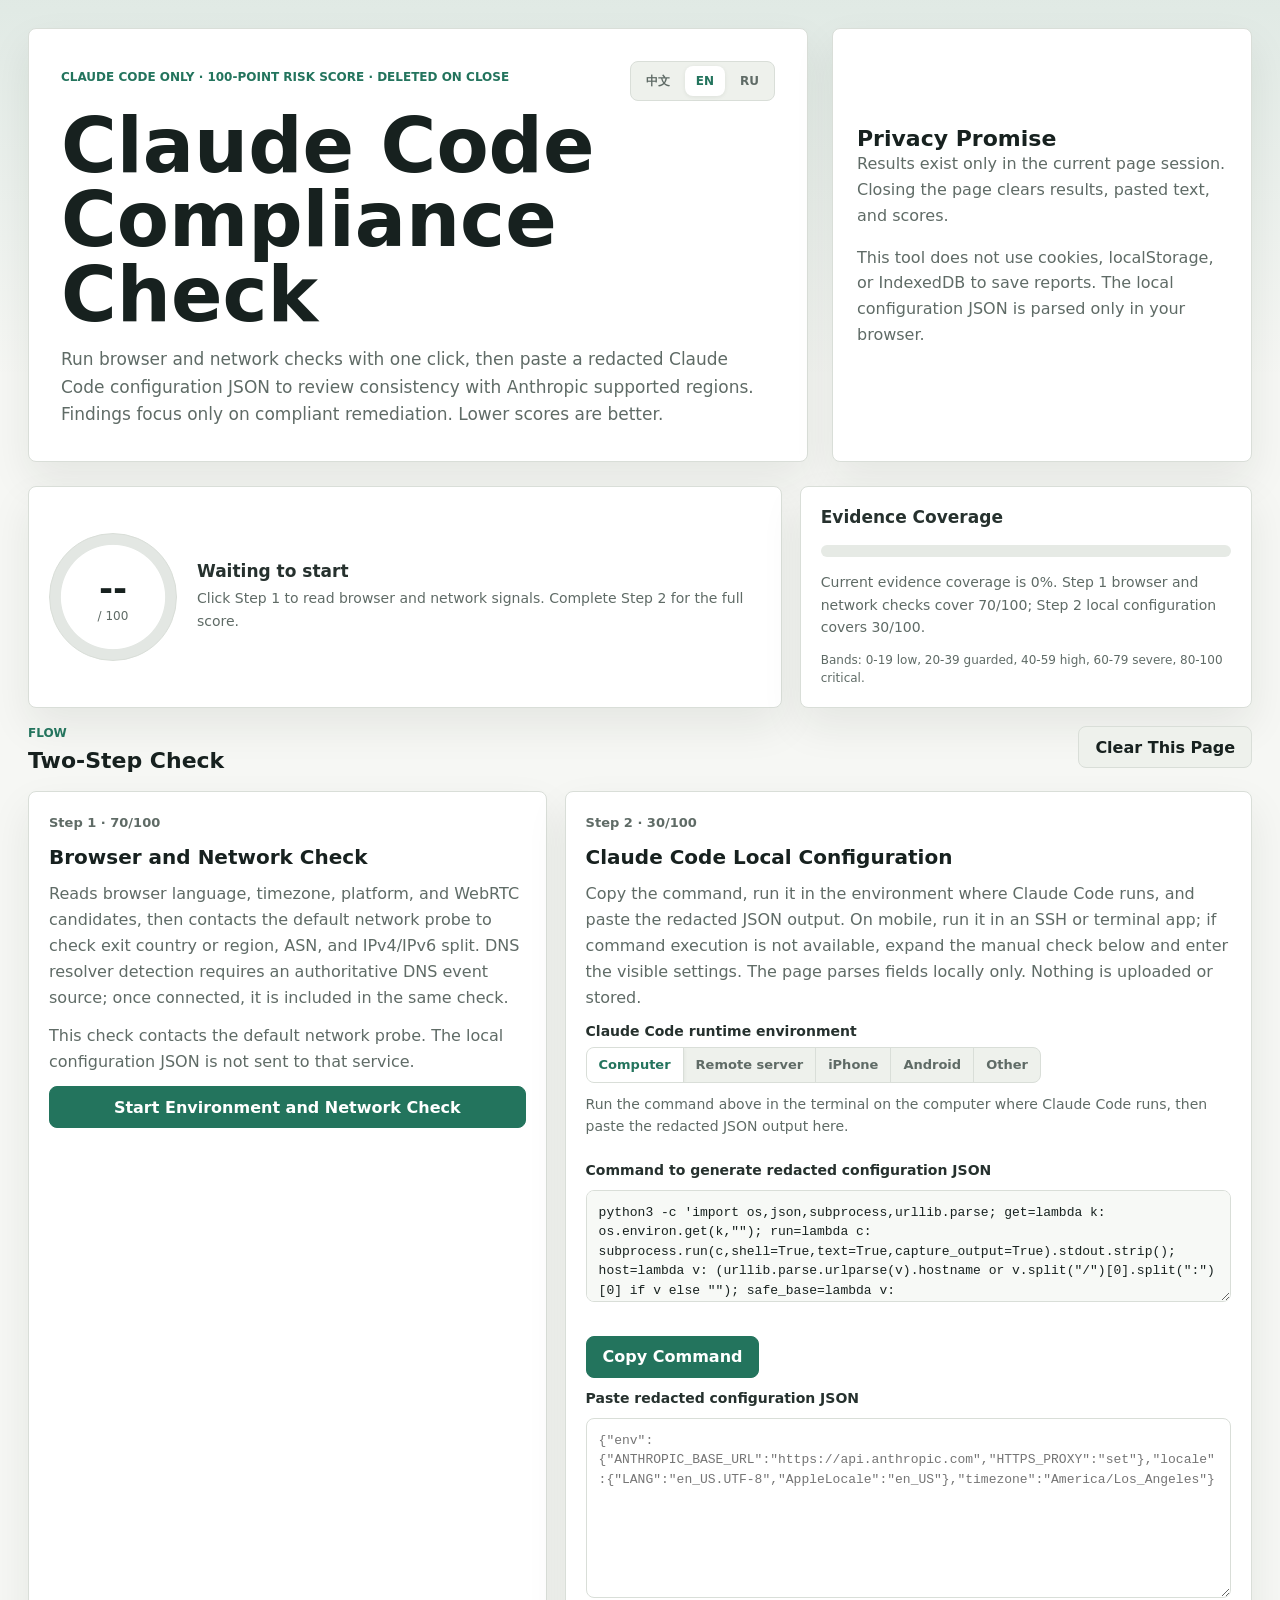
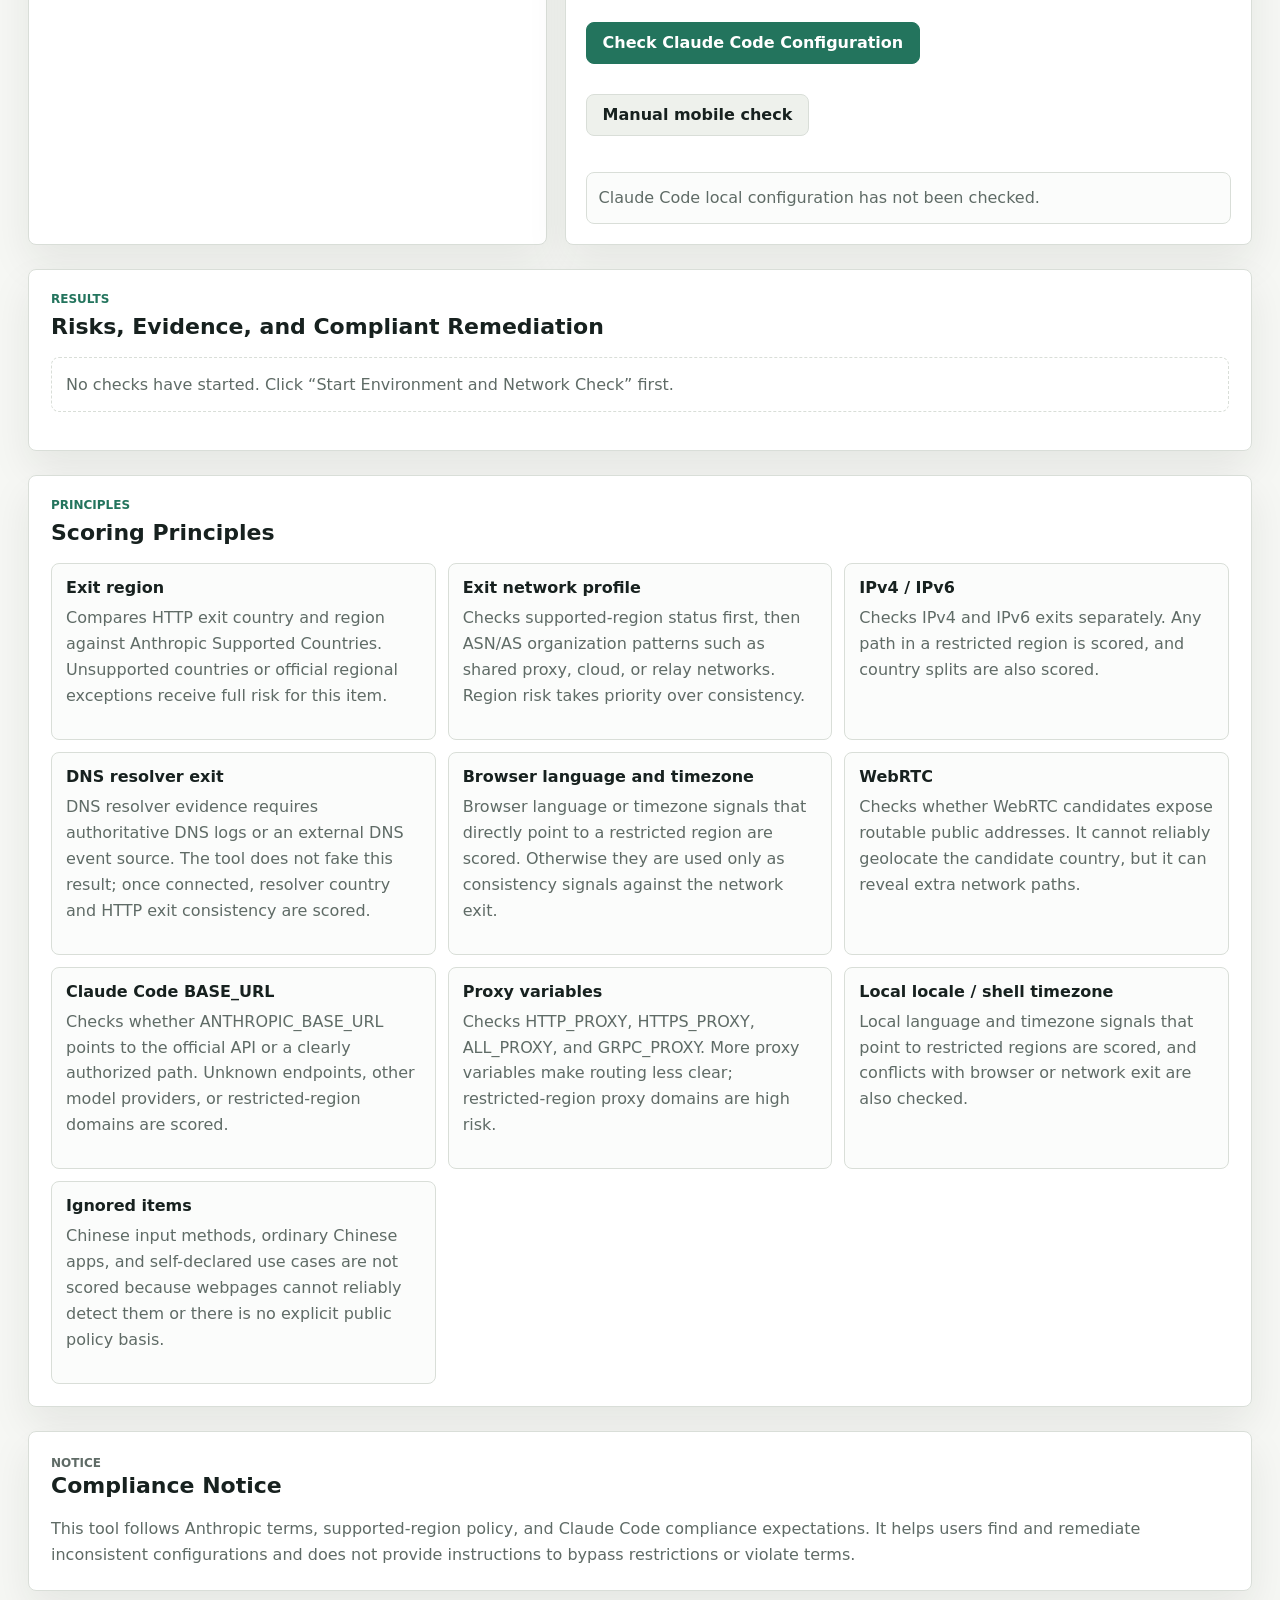
==== index.html @ 0f4fb74f "Initial open source release" ====
<!doctype html>
<html lang="zh-CN">
  <head>
    <meta charset="utf-8">
    <meta name="viewport" content="width=device-width, initial-scale=1">
    <title>Claude Code Compliance Check</title>
    <link rel="stylesheet" href="./styles.css">
  </head>
  <body>
    <main class="app-shell">
      <section class="hero" aria-labelledby="page-title">
        <div>
          <div class="top-row">
            <p class="eyebrow" data-i18n="heroEyebrow">Claude Code 专用 · 百分制风险分 · 关闭即删除</p>
            <div class="language-switcher" aria-label="Language">
              <button type="button" class="language-button active" data-language="zh">中文</button>
              <button type="button" class="language-button" data-language="en">EN</button>
              <button type="button" class="language-button" data-language="ru">RU</button>
            </div>
          </div>
          <h1 id="page-title" data-i18n="pageTitle">Claude Code 合规自查</h1>
          <p class="lede" data-i18n="heroLede">
            一次点击完成浏览器与网络出口检测，再粘贴 Claude Code 脱敏配置 JSON，检查与 Anthropic 支持地区政策的一致性。风险分越低越好。
          </p>
        </div>
        <div class="privacy-panel">
          <h2 data-i18n="privacyTitle">隐私承诺</h2>
          <p data-i18n="privacyCopy1">检测结果只存在当前页面会话中。关闭页面后，检测结果、粘贴内容和评分都会消失。</p>
          <p data-i18n="privacyCopy2">本工具不使用 cookie、localStorage 或 IndexedDB 保存报告；本机配置 JSON 只在浏览器本地解析。</p>
        </div>
      </section>

      <section class="score-grid" aria-label="风险分">
        <article class="score-card primary-score">
          <div class="score-ring" id="risk-score-ring">
            <strong id="risk-score">--</strong>
            <span>/ 100</span>
          </div>
          <div>
            <p class="score-title" id="risk-stage">等待开始检测</p>
            <p class="score-copy" id="risk-score-copy">点击步骤 1 后才会读取浏览器和网络环境。</p>
          </div>
        </article>
        <article class="coverage-card">
          <p class="score-title" data-i18n="coverageTitle">证据覆盖</p>
          <div class="coverage-bar" aria-hidden="true"><span id="coverage-fill"></span></div>
          <p class="score-copy" id="coverage-copy">步骤 1 覆盖 70/100，步骤 2 覆盖 30/100。</p>
          <p class="risk-band-copy" data-i18n="riskBandCopy">分段：0-19 低风险，20-39 注意风险，40-59 高风险，60-79 严重风险，80-100 极高风险。</p>
        </article>
      </section>

      <section class="workflow" aria-labelledby="workflow-title">
        <div class="section-heading">
          <div>
            <p class="section-kicker" data-i18n="workflowKicker">流程</p>
            <h2 id="workflow-title" data-i18n="workflowTitle">两步完成检测</h2>
          </div>
          <button type="button" class="secondary-button" id="clear-session" data-i18n="clearSession">清空本页结果</button>
        </div>
        <div class="workflow-grid">
          <article class="step-card">
            <p class="step-number" data-i18n="step1Number">步骤 1 · 70/100</p>
            <h3 data-i18n="step1Title">浏览器与网络检测</h3>
            <p data-i18n="step1Copy">点击后读取当前浏览器的语言、时区、平台信息和 WebRTC 候选地址，并连接默认网络检测服务检查出口国家或地区、ASN、IPv4/IPv6 分流。DNS 解析出口需要权威 DNS 事件源，接入后会自动纳入同一次检测。</p>
            <p class="helper-text" id="network-service-note">检测时会向默认网络检测服务发起请求；本机配置 JSON 不会发送到该服务。</p>
            <button type="button" id="run-web-probes" data-i18n="runWebProbes">开始环境与网络检测</button>
          </article>

          <article class="step-card config-step">
            <p class="step-number" data-i18n="step2Number">步骤 2 · 30/100</p>
            <h3 data-i18n="step2Title">Claude Code 本机配置核对</h3>
            <p data-i18n="step2Copy">复制命令到 Claude Code 所在环境运行，把输出的脱敏 JSON 粘贴回来。手机端可在 SSH/终端应用中运行；无法运行命令时，可展开下方手动核对并填写可见配置。页面只本地解析，不上传、不保存。</p>
            <div class="device-selector" aria-label="Claude Code 运行环境">
              <span class="device-label" data-i18n="deviceLabel">Claude Code 运行环境</span>
              <div class="segmented-control">
                <button type="button" class="segment-button active" data-device="computer" data-i18n="deviceComputer">电脑</button>
                <button type="button" class="segment-button" data-device="remote-server" data-i18n="deviceRemoteServer">远程服务器</button>
                <button type="button" class="segment-button" data-device="iphone" data-i18n="deviceIphone">iPhone</button>
                <button type="button" class="segment-button" data-device="android" data-i18n="deviceAndroid">安卓</button>
                <button type="button" class="segment-button" data-device="other" data-i18n="deviceOther">其他</button>
              </div>
              <p class="device-guide" id="device-guide">在 Claude Code 所在的电脑终端中运行上方命令，把输出的脱敏 JSON 粘贴回来即可。</p>
            </div>
            <label class="field-label" for="diagnostic-command" data-i18n="commandLabel">生成脱敏配置 JSON 的命令</label>
            <textarea id="diagnostic-command" class="command-box" readonly spellcheck="false">python3 -c 'import os,json,subprocess,urllib.parse; get=lambda k: os.environ.get(k,""); run=lambda c: subprocess.run(c,shell=True,text=True,capture_output=True).stdout.strip(); host=lambda v: (urllib.parse.urlparse(v).hostname or v.split("/")[0].split(":")[0] if v else ""); safe_base=lambda v: (urllib.parse.urlparse(v).scheme+"://"+host(v) if urllib.parse.urlparse(v).scheme and host(v) else v); env={"ANTHROPIC_BASE_URL":safe_base(get("ANTHROPIC_BASE_URL")),"HTTP_PROXY":host(get("HTTP_PROXY")),"HTTPS_PROXY":host(get("HTTPS_PROXY")),"ALL_PROXY":host(get("ALL_PROXY")),"GRPC_PROXY":host(get("GRPC_PROXY"))}; loc={"LANG":get("LANG"),"LC_ALL":get("LC_ALL"),"AppleLocale":run("defaults read -g AppleLocale 2>/dev/null")}; tz=run("readlink /etc/localtime 2>/dev/null").split("zoneinfo/")[-1]; print(json.dumps({"env":env,"locale":loc,"timezone":tz},ensure_ascii=False))'</textarea>
            <div class="button-row">
              <button type="button" id="copy-diagnostic-command" data-i18n="copyCommand">复制命令</button>
            </div>
            <label class="field-label" for="diagnostic-input" data-i18n="diagnosticInputLabel">粘贴脱敏配置 JSON</label>
            <textarea id="diagnostic-input" spellcheck="false" data-i18n-placeholder="diagnosticPlaceholder" placeholder='{"env":{"ANTHROPIC_BASE_URL":"https://api.anthropic.com","HTTPS_PROXY":"set"},"locale":{"LANG":"en_US.UTF-8","AppleLocale":"en_US"},"timezone":"America/Los_Angeles"}'></textarea>
            <div class="button-row">
              <button type="button" id="parse-diagnostic" data-i18n="parseDiagnostic">核对 Claude Code 配置</button>
            </div>
            <details class="manual-panel" id="mobile-manual-panel">
              <summary data-i18n="manualSummary">手机端手动核对</summary>
              <p class="helper-text" data-i18n="manualCopy">如果你在手机终端、SSH 应用或远程控制环境中使用 Claude Code，可以直接运行上方命令；如果当前手机无法运行命令，就把能看到的 BASE_URL、代理、Locale、时区填入这里，页面会生成同样的脱敏 JSON 并本地评分。</p>
              <div class="manual-grid">
                <label class="field-label" for="manual-base-url">
                  <span data-i18n="manualBaseUrl">ANTHROPIC_BASE_URL 主机</span>
                  <input id="manual-base-url" type="text" autocomplete="off" placeholder="api.anthropic.com">
                </label>
                <label class="field-label" for="manual-proxy">
                  <span data-i18n="manualProxy">代理主机或 set</span>
                  <input id="manual-proxy" type="text" autocomplete="off" placeholder="set">
                </label>
                <label class="field-label" for="manual-locale">
                  <span data-i18n="manualLocale">Locale</span>
                  <input id="manual-locale" type="text" autocomplete="off" placeholder="en_US.UTF-8">
                </label>
                <label class="field-label" for="manual-timezone">
                  <span data-i18n="manualTimezone">Shell 时区</span>
                  <input id="manual-timezone" type="text" autocomplete="off" placeholder="America/Los_Angeles">
                </label>
              </div>
              <div class="button-row">
                <button type="button" id="build-manual-diagnostic" data-i18n="manualBuild">生成并核对手动配置</button>
              </div>
              <details class="manual-field-help">
                <summary data-i18n="manualFieldHelpTitle">手动字段帮助</summary>
                <p class="helper-text" data-i18n="manualFieldHelpIntro">如果你无法在 Claude Code 所在环境运行命令，可以按以下方式查看这些值：</p>
                <table class="help-table">
                  <tr><th data-i18n="helpTableField">字段</th><th data-i18n="helpTableHowToCheck">查看方式</th><th data-i18n="helpTableNote">说明</th></tr>
                  <tr><td>ANTHROPIC_BASE_URL</td><td><code>echo $ANTHROPIC_BASE_URL</code></td><td data-i18n="manualFieldHelpBaseUrl">在终端执行 echo $ANTHROPIC_BASE_URL。如果为空表示未设置，Claude Code 使用默认官方 API。</td></tr>
                  <tr><td data-i18n="manualProxy">代理变量</td><td><code>env | grep -i proxy</code></td><td data-i18n="manualFieldHelpProxy">在终端执行 env | grep -i proxy。你只需要填写主机名或 set，不要粘贴账号密码。常见变量：HTTP_PROXY、HTTPS_PROXY、ALL_PROXY。</td></tr>
                  <tr><td>Locale</td><td><code>echo $LANG && echo $LC_ALL</code></td><td data-i18n="manualFieldHelpLocale">在终端执行 echo $LANG && echo $LC_ALL。macOS 上可用 defaults read -g AppleLocale。例如 en_US.UTF-8。</td></tr>
                  <tr><td data-i18n="manualTimezone">Shell 时区</td><td><code>echo $TZ</code></td><td data-i18n="manualFieldHelpTimezone">在终端执行 echo $TZ。如果为空，用 date +%Z 查看当前时区缩写，或检查系统时区设置。例如 America/Los_Angeles。</td></tr>
                </table>
                <p class="help-warning" data-i18n="manualFieldHelpWarning">安全提醒：不要在任何字段中输入 API key、token、密码、SSH 私钥或代理凭据。本页面只做合规一致性检查。</p>
              </details>
            </details>
            <div class="diagnostic-summary" id="diagnostic-summary">尚未核对 Claude Code 本机配置。</div>
          </article>
        </div>
      </section>

      <section class="layout-grid">
        <section class="panel wide-panel" aria-labelledby="results-title">
          <div class="section-heading">
            <div>
              <p class="section-kicker" data-i18n="resultKicker">结果</p>
              <h2 id="results-title" data-i18n="resultsTitle">风险项、证据与合规化建议</h2>
            </div>
          </div>
          <div class="findings-list" id="findings-list"></div>
        </section>

        <section class="panel wide-panel" aria-labelledby="basis-title">
          <div class="section-heading">
            <div>
              <p class="section-kicker" data-i18n="basisKicker">原理</p>
              <h2 id="basis-title" data-i18n="basisTitle">评分原理</h2>
            </div>
          </div>
          <div class="basis-grid">
            <article>
              <h3 data-i18n="principleRegionTitle">出口地区</h3>
              <p data-i18n="principleRegionCopy">用 HTTP 出口国家、地区和 Anthropic Supported Countries allowlist 对比。不在清单或属于官方排除区域时直接满分扣分。</p>
            </article>
            <article>
              <h3 data-i18n="principleNetworkTitle">出口网络画像</h3>
              <p data-i18n="principleNetworkCopy">先看出口国家是否支持，再看 ASN/AS 组织是否像共享代理、云厂商或中转网络。地区不支持优先于一致性。</p>
            </article>
            <article>
              <h3 data-i18n="principleIpTitle">IPv4 / IPv6</h3>
              <p data-i18n="principleIpCopy">分别检查 IPv4 与 IPv6 出口。任一路径落在限制地区都扣分；两条路径国家不一致也扣分。</p>
            </article>
            <article>
              <h3 data-i18n="principleDnsTitle">DNS 解析出口</h3>
              <p data-i18n="principleDnsCopy">DNS resolver 需要 authoritative DNS 日志或外部 DNS 事件源。未接入时不伪造结果；接入后按 resolver 国家与 HTTP 出口一致性评分。</p>
            </article>
            <article>
              <h3 data-i18n="principleBrowserTitle">浏览器语言与时区</h3>
              <p data-i18n="principleBrowserCopy">浏览器语言或时区如果直接指向限制地区会扣分；否则才作为与网络出口的一致性辅助信号。</p>
            </article>
            <article>
              <h3 data-i18n="principleWebRtcTitle">WebRTC</h3>
              <p data-i18n="principleWebRtcCopy">检查 WebRTC candidate 是否暴露可路由公网地址。它本身不能稳定判断国家，但可发现额外网络路径。</p>
            </article>
            <article>
              <h3 data-i18n="principleBaseUrlTitle">Claude Code BASE_URL</h3>
              <p data-i18n="principleBaseUrlCopy">检查 ANTHROPIC_BASE_URL 是否指向官方 API 或明确授权路径。不明端点、其他模型供应商或限制地区相关域名会扣分。</p>
            </article>
            <article>
              <h3 data-i18n="principleProxyTitle">代理变量</h3>
              <p data-i18n="principleProxyCopy">检查 HTTP_PROXY、HTTPS_PROXY、ALL_PROXY、GRPC_PROXY。代理越多路径越不清晰；限制地区相关代理直接高风险。</p>
            </article>
            <article>
              <h3 data-i18n="principleLocaleTitle">本机 Locale / shell 时区</h3>
              <p data-i18n="principleLocaleCopy">本机语言和时区如果指向限制地区会扣分；同时检查它们是否与浏览器和网络出口冲突。</p>
            </article>
            <article>
              <h3 data-i18n="principleIgnoredTitle">不评分项</h3>
              <p data-i18n="principleIgnoredCopy">中文输入法、普通中文软件、用途自报等网页无法可靠检测或缺乏明确公开条款依据，不进入评分。</p>
            </article>
          </div>
        </section>

        <section class="panel wide-panel disclaimer-panel" aria-labelledby="disclaimer-title">
          <div class="section-heading">
            <div>
              <p class="section-kicker" data-i18n="disclaimerKicker">声明</p>
              <h2 id="disclaimer-title" data-i18n="disclaimerTitle">合规使用声明</h2>
            </div>
          </div>
          <p data-i18n="disclaimerCopy">本工具严格遵守 Anthropic 使用条款、支持地区政策与 Claude Code 合规使用规范，致力于帮助用户发现并整改不一致配置，促进合规化使用；不提供规避限制、绕过检测或违反服务条款的操作建议。</p>
        </section>
      </section>
    </main>

    <script src="./app.js"></script>
  </body>
</html>
---- styles.css ----
:root {
  color-scheme: light;
  --bg: #f6f7f4;
  --surface: #ffffff;
  --surface-muted: #eef1ec;
  --text: #17211f;
  --muted: #5f6b66;
  --line: #d9ded8;
  --green: #23745d;
  --green-soft: #dff0e9;
  --yellow: #a86e13;
  --yellow-soft: #fff3cf;
  --orange: #c24f13;
  --orange-soft: #ffe7d6;
  --red: #b42318;
  --red-soft: #fde7e4;
  --crimson: #7f1d1d;
  --crimson-soft: #fee2e2;
  --ink: #26312e;
  --shadow: 0 18px 42px rgba(23, 33, 31, 0.08);
  font-family: Inter, ui-sans-serif, system-ui, -apple-system, BlinkMacSystemFont, "Segoe UI", sans-serif;
}

* {
  box-sizing: border-box;
}

body {
  margin: 0;
  min-width: 320px;
  background:
    linear-gradient(180deg, rgba(35, 116, 93, 0.1), rgba(246, 247, 244, 0) 380px),
    var(--bg);
  color: var(--text);
}

button,
input,
textarea {
  font: inherit;
}

.app-shell {
  width: min(1440px, 100%);
  margin: 0 auto;
  padding: 28px;
}

.hero {
  display: grid;
  grid-template-columns: minmax(0, 1fr) 420px;
  gap: 24px;
  align-items: stretch;
  margin-bottom: 24px;
}

.hero > div,
.score-card,
.coverage-card,
.step-card,
.panel {
  background: var(--surface);
  border: 1px solid var(--line);
  border-radius: 8px;
  box-shadow: var(--shadow);
}

.hero > div:first-child {
  min-height: 240px;
  padding: 32px;
  display: flex;
  flex-direction: column;
  justify-content: center;
}

.privacy-panel {
  padding: 24px;
  display: flex;
  flex-direction: column;
  justify-content: center;
}

.top-row {
  display: flex;
  justify-content: space-between;
  gap: 16px;
  align-items: center;
  margin-bottom: 8px;
}

.language-switcher {
  display: inline-flex;
  gap: 4px;
  padding: 4px;
  border: 1px solid var(--line);
  border-radius: 8px;
  background: var(--surface-muted);
}

.language-button {
  min-height: 30px;
  padding: 0 10px;
  border-color: transparent;
  background: transparent;
  color: var(--muted);
  font-size: 12px;
}

.language-button.active {
  background: var(--surface);
  color: var(--green);
  box-shadow: 0 1px 4px rgba(23, 33, 31, 0.08);
}

.eyebrow,
.section-kicker {
  margin: 0 0 8px;
  color: var(--green);
  font-size: 12px;
  font-weight: 850;
  letter-spacing: 0;
  text-transform: uppercase;
}

h1,
h2,
h3,
p {
  margin-top: 0;
}

h1 {
  max-width: 840px;
  margin-bottom: 14px;
  font-size: clamp(38px, 7vw, 76px);
  line-height: 0.98;
  letter-spacing: 0;
}

h2 {
  margin-bottom: 0;
  font-size: 22px;
  letter-spacing: 0;
}

h3 {
  margin-bottom: 8px;
  font-size: 16px;
  letter-spacing: 0;
}

.lede,
.privacy-panel p,
.helper-text,
.score-copy,
.basis-grid p,
.probe-copy,
.finding-copy {
  color: var(--muted);
  line-height: 1.62;
}

.lede {
  max-width: 860px;
  margin-bottom: 0;
  font-size: 17px;
}

.score-grid {
  display: grid;
  grid-template-columns: minmax(0, 1.25fr) minmax(260px, 0.75fr);
  gap: 18px;
  margin-bottom: 18px;
}

.score-card,
.coverage-card {
  min-height: 156px;
  padding: 20px;
}

.score-card {
  display: grid;
  grid-template-columns: 112px minmax(0, 1fr);
  gap: 16px;
  align-items: center;
}

.primary-score {
  grid-template-columns: 132px minmax(0, 1fr);
}

.primary-score .score-ring {
  width: 128px;
}

.score-ring {
  width: 110px;
  aspect-ratio: 1;
  border-radius: 50%;
  display: flex;
  flex-direction: column;
  align-items: center;
  justify-content: center;
  border: 1px solid var(--line);
  background:
    radial-gradient(circle at center, var(--surface) 58%, transparent 59%),
    conic-gradient(var(--green) var(--score-angle, 0deg), #e3e7e3 0);
}

.score-ring.warn {
  background:
    radial-gradient(circle at center, var(--surface) 58%, transparent 59%),
    conic-gradient(var(--yellow) var(--score-angle, 0deg), #e3e7e3 0);
}

.score-ring.high {
  background:
    radial-gradient(circle at center, var(--surface) 58%, transparent 59%),
    conic-gradient(var(--orange) var(--score-angle, 0deg), #e3e7e3 0);
}

.score-ring.danger {
  background:
    radial-gradient(circle at center, var(--surface) 58%, transparent 59%),
    conic-gradient(var(--red) var(--score-angle, 0deg), #e3e7e3 0);
}

.score-ring.critical {
  background:
    radial-gradient(circle at center, var(--surface) 58%, transparent 59%),
    conic-gradient(var(--crimson) var(--score-angle, 0deg), #e3e7e3 0);
}

.score-ring.muted {
  background:
    radial-gradient(circle at center, var(--surface) 58%, transparent 59%),
    conic-gradient(#a8b0aa var(--score-angle, 0deg), #e3e7e3 0);
}

.score-ring strong {
  font-size: 34px;
  line-height: 1;
}

.score-ring span {
  margin-top: 4px;
  color: var(--muted);
  font-size: 12px;
}

.score-title {
  margin-bottom: 6px;
  color: var(--ink);
  font-size: 17px;
  font-weight: 850;
}

.score-copy {
  margin-bottom: 0;
  font-size: 14px;
}

.risk-band-copy {
  margin: 12px 0 0;
  color: var(--muted);
  font-size: 12px;
  line-height: 1.5;
}

.coverage-bar {
  height: 12px;
  margin: 18px 0 14px;
  border-radius: 999px;
  background: #e6eae5;
  overflow: hidden;
}

.coverage-bar span {
  display: block;
  width: 0;
  height: 100%;
  border-radius: inherit;
  background: var(--green);
  transition: width 180ms ease;
}

.workflow {
  margin-bottom: 24px;
}

.workflow-grid {
  display: grid;
  grid-template-columns: minmax(0, 0.86fr) minmax(0, 1.14fr);
  gap: 18px;
}

.step-card {
  display: grid;
  gap: 12px;
  align-content: start;
  padding: 20px;
}

.step-card h3 {
  margin-bottom: 0;
  font-size: 20px;
}

.step-card p {
  margin-bottom: 0;
  color: var(--muted);
  line-height: 1.62;
}

.step-number {
  color: var(--green);
  font-size: 13px;
  font-weight: 850;
}

.config-step {
  grid-column: auto;
}

.endpoint-field {
  display: grid;
  gap: 7px;
}

.endpoint-field span,
.field-label,
label span {
  color: var(--ink);
  font-size: 14px;
  font-weight: 760;
}

input,
textarea {
  width: 100%;
  border: 1px solid var(--line);
  border-radius: 8px;
  background: var(--surface);
  color: var(--text);
}

input {
  min-height: 42px;
  padding: 0 12px;
}

textarea {
  min-height: 180px;
  padding: 12px;
  resize: vertical;
  font-family: ui-monospace, SFMono-Regular, Menlo, Consolas, monospace;
  font-size: 13px;
  line-height: 1.5;
}

.command-box {
  min-height: 112px;
  margin-bottom: 10px;
  background: #f7f9f6;
}

input:focus,
textarea:focus {
  border-color: var(--green);
  outline: 3px solid rgba(35, 116, 93, 0.15);
}

button,
summary {
  min-height: 42px;
  padding: 0 16px;
  border: 1px solid var(--green);
  border-radius: 8px;
  background: var(--green);
  color: #ffffff;
  font-weight: 780;
  cursor: pointer;
}

summary {
  display: flex;
  align-items: center;
  width: fit-content;
  background: var(--surface-muted);
  border-color: var(--line);
  color: var(--text);
  list-style: none;
}

summary::-webkit-details-marker {
  display: none;
}

.secondary-button {
  border-color: var(--line);
  background: var(--surface-muted);
  color: var(--text);
}

.button-row {
  display: flex;
  flex-wrap: wrap;
  gap: 10px;
  margin-top: 12px;
}

.manual-panel {
  margin-top: 14px;
  padding-top: 4px;
}

.manual-panel summary {
  margin-bottom: 12px;
}

.manual-grid {
  display: grid;
  grid-template-columns: repeat(2, minmax(0, 1fr));
  gap: 12px;
}

.manual-grid label {
  display: grid;
  gap: 7px;
}

.device-selector {
  margin-bottom: 12px;
}

.device-label {
  display: block;
  margin-bottom: 8px;
  color: var(--ink);
  font-size: 14px;
  font-weight: 760;
}

.segmented-control {
  display: inline-flex;
  gap: 0;
  border: 1px solid var(--line);
  border-radius: 8px;
  background: var(--surface-muted);
  overflow: hidden;
}

.segment-button {
  min-height: 34px;
  padding: 0 12px;
  border: none;
  border-right: 1px solid var(--line);
  border-radius: 0;
  background: transparent;
  color: var(--muted);
  font-size: 13px;
  font-weight: 640;
  white-space: nowrap;
}

.segment-button:last-child {
  border-right: none;
}

.segment-button.active {
  background: var(--surface);
  color: var(--green);
  font-weight: 780;
  box-shadow: 0 1px 4px rgba(23, 33, 31, 0.08);
}

.device-guide {
  margin: 10px 0 0;
  color: var(--muted);
  font-size: 14px;
  line-height: 1.55;
}

.manual-field-help {
  margin-top: 14px;
  padding-top: 8px;
  border-top: 1px solid var(--line);
}

.manual-field-help summary {
  margin-bottom: 12px;
}

.help-table {
  width: 100%;
  margin: 10px 0 0;
  border-collapse: collapse;
  font-size: 13px;
  line-height: 1.5;
  color: var(--muted);
}

.help-table th,
.help-table td {
  padding: 8px 6px;
  border: 1px solid var(--line);
  text-align: left;
  vertical-align: top;
}

.help-table th {
  background: var(--surface-muted);
  color: var(--ink);
  font-weight: 760;
  font-size: 12px;
}

.help-table td:first-child,
.help-table td:nth-child(2) {
  white-space: nowrap;
}

.help-warning {
  margin: 10px 0 0;
  padding: 10px;
  border: 1px solid var(--yellow);
  border-radius: 6px;
  background: var(--yellow-soft);
  color: var(--yellow);
  font-size: 13px;
  line-height: 1.5;
  font-weight: 640;
}

@media (max-width: 720px) {
  .segmented-control {
    display: flex;
    flex-wrap: wrap;
    gap: 2px;
  }

  .segment-button {
    flex: 1 0 auto;
    min-width: 0;
    padding: 0 8px;
    font-size: 12px;
    border-right: none;
    border-radius: 6px;
  }

  .help-table td:first-child,
  .help-table td:nth-child(2) {
    white-space: normal;
    word-break: break-all;
  }

  .help-table {
    font-size: 12px;
  }
}

.layout-grid {
  display: grid;
  grid-template-columns: minmax(0, 1fr) minmax(360px, 0.72fr);
  gap: 24px;
  align-items: start;
}

.panel {
  padding: 22px;
}

.wide-panel {
  grid-column: 1 / -1;
}

.section-heading {
  display: flex;
  justify-content: space-between;
  gap: 16px;
  align-items: start;
  margin-bottom: 18px;
}

.findings-list,
.probe-grid,
.basis-grid {
  display: grid;
  gap: 12px;
}

.probe-grid,
.basis-grid {
  grid-template-columns: repeat(3, minmax(0, 1fr));
}

.finding,
.probe-card,
.basis-grid article,
.diagnostic-summary {
  border: 1px solid var(--line);
  border-radius: 8px;
  background: #fbfcfb;
}

.finding,
.probe-card,
.basis-grid article {
  padding: 14px;
}

.disclaimer-panel p {
  margin-bottom: 0;
  color: var(--muted);
  line-height: 1.62;
}

.diagnostic-summary {
  margin-top: 12px;
  padding: 12px;
  color: var(--muted);
  line-height: 1.6;
}

.empty-state {
  grid-column: 1 / -1;
  padding: 14px;
  border: 1px dashed var(--line);
  border-radius: 8px;
  color: var(--muted);
  line-height: 1.62;
}

.finding header,
.probe-card header {
  display: flex;
  justify-content: space-between;
  gap: 12px;
  align-items: start;
  margin-bottom: 8px;
}

.finding h3,
.probe-card h3 {
  margin: 0;
  font-size: 15px;
}

.badge {
  flex: 0 0 auto;
  padding: 4px 8px;
  border-radius: 999px;
  background: var(--green-soft);
  color: var(--green);
  font-size: 12px;
  font-weight: 850;
}

.badge.warn {
  background: var(--yellow-soft);
  color: var(--yellow);
}

.badge.danger {
  background: var(--red-soft);
  color: var(--red);
}

.finding.ok {
  background: var(--green-soft);
  border-color: rgba(35, 116, 93, 0.24);
}

.finding.warn {
  background: var(--yellow-soft);
  border-color: rgba(168, 110, 19, 0.28);
}

.finding.danger {
  background: var(--red-soft);
  border-color: rgba(180, 35, 24, 0.28);
}

.finding-copy,
.probe-copy {
  margin-bottom: 8px;
}

.finding-copy:last-child,
.probe-copy:last-child {
  margin-bottom: 0;
}

code {
  padding: 2px 5px;
  border-radius: 5px;
  background: rgba(23, 33, 31, 0.08);
  font-family: ui-monospace, SFMono-Regular, Menlo, Consolas, monospace;
  font-size: 0.92em;
}

@media (max-width: 1080px) {
  .hero,
  .score-grid,
  .layout-grid,
  .workflow-grid {
    grid-template-columns: 1fr;
  }

  .probe-grid,
  .basis-grid {
    grid-template-columns: repeat(2, minmax(0, 1fr));
  }
}

@media (max-width: 720px) {
  .app-shell {
    padding: 14px;
  }

  .hero > div:first-child,
  .privacy-panel,
  .score-card,
  .coverage-card,
  .step-card,
  .panel {
    padding: 16px;
  }

  .score-card,
  .probe-grid,
  .basis-grid,
  .manual-grid {
    grid-template-columns: 1fr;
  }

  .score-ring {
    width: min(110px, 44vw);
  }

  .top-row {
    align-items: flex-start;
    flex-direction: column;
  }
}
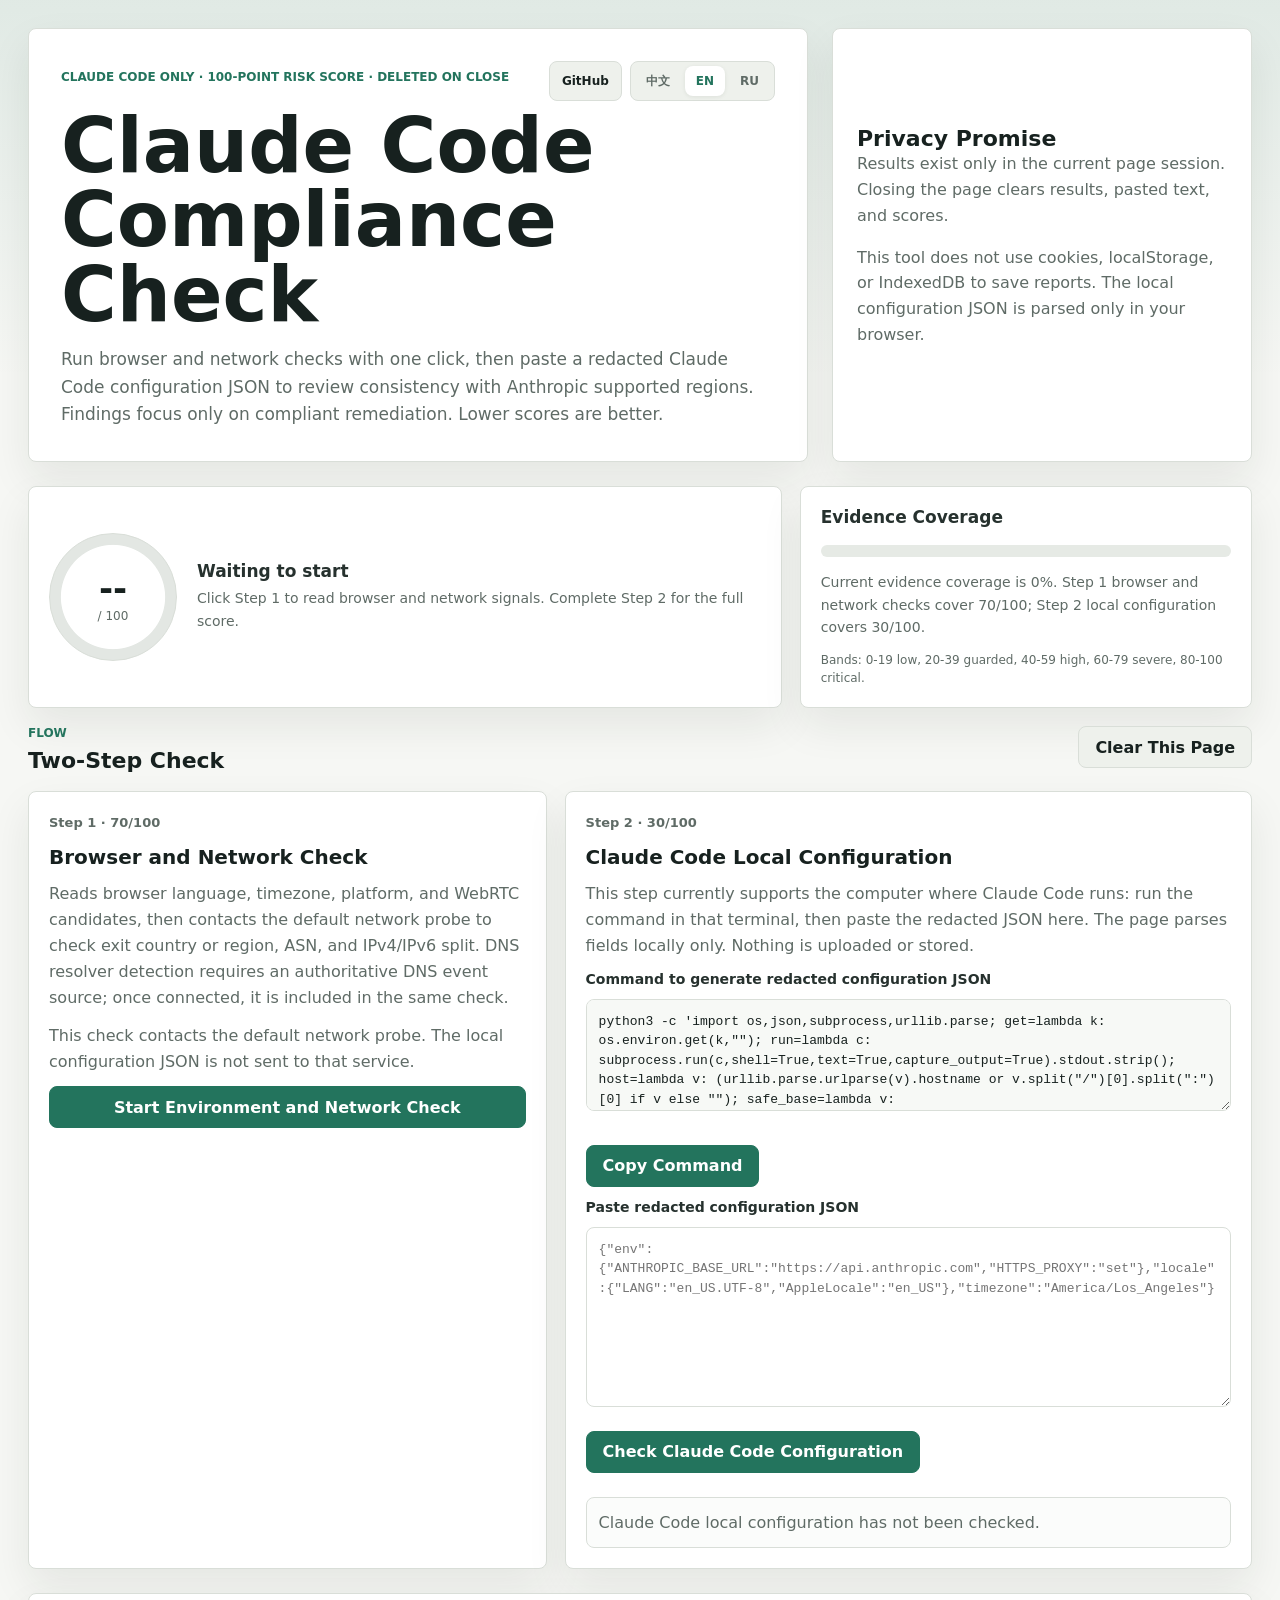
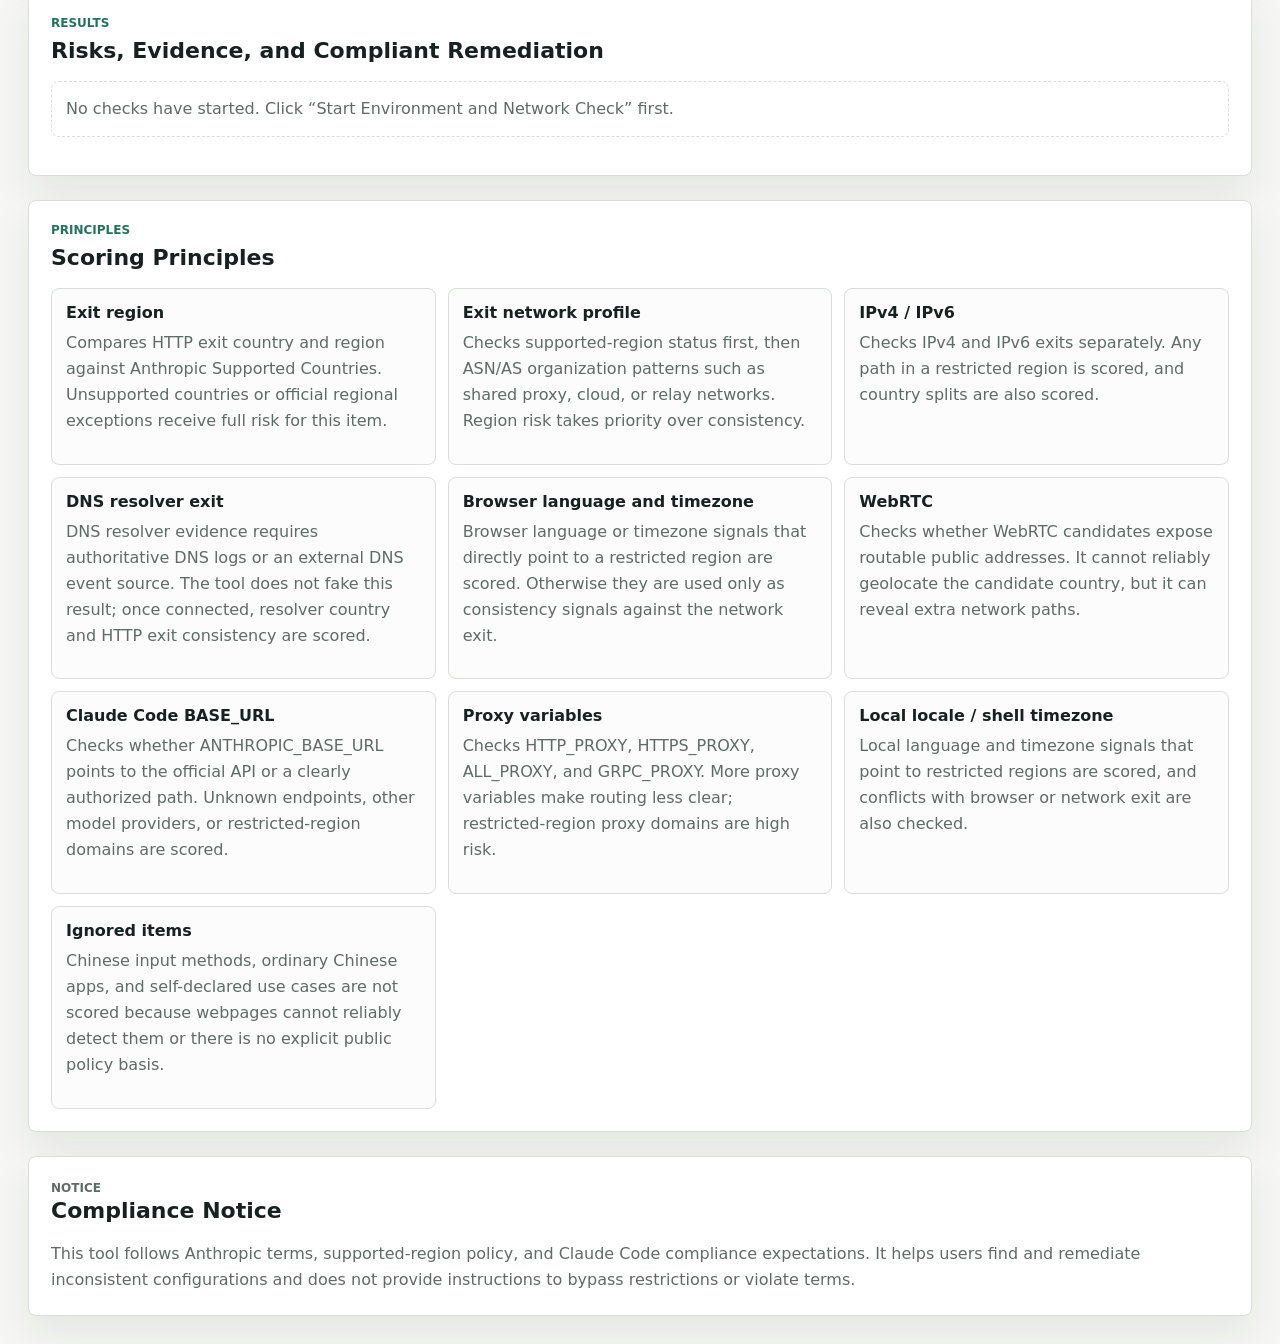
==== commit 03075996: "Polish public README and local config flow" ====
--- a/index.html
+++ b/index.html
@@ -12,10 +12,13 @@
         <div>
           <div class="top-row">
             <p class="eyebrow" data-i18n="heroEyebrow">Claude Code 专用 · 百分制风险分 · 关闭即删除</p>
-            <div class="language-switcher" aria-label="Language">
-              <button type="button" class="language-button active" data-language="zh">中文</button>
-              <button type="button" class="language-button" data-language="en">EN</button>
-              <button type="button" class="language-button" data-language="ru">RU</button>
+            <div class="top-actions">
+              <a class="github-link" href="https://github.com/samlerneal/ai-check" target="_blank" rel="noopener" data-i18n="githubLink">GitHub</a>
+              <div class="language-switcher" aria-label="Language">
+                <button type="button" class="language-button active" data-language="zh">中文</button>
+                <button type="button" class="language-button" data-language="en">EN</button>
+                <button type="button" class="language-button" data-language="ru">RU</button>
+              </div>
             </div>
           </div>
           <h1 id="page-title" data-i18n="pageTitle">Claude Code 合规自查</h1>
@@ -69,18 +72,7 @@
           <article class="step-card config-step">
             <p class="step-number" data-i18n="step2Number">步骤 2 · 30/100</p>
             <h3 data-i18n="step2Title">Claude Code 本机配置核对</h3>
-            <p data-i18n="step2Copy">复制命令到 Claude Code 所在环境运行，把输出的脱敏 JSON 粘贴回来。手机端可在 SSH/终端应用中运行；无法运行命令时，可展开下方手动核对并填写可见配置。页面只本地解析，不上传、不保存。</p>
-            <div class="device-selector" aria-label="Claude Code 运行环境">
-              <span class="device-label" data-i18n="deviceLabel">Claude Code 运行环境</span>
-              <div class="segmented-control">
-                <button type="button" class="segment-button active" data-device="computer" data-i18n="deviceComputer">电脑</button>
-                <button type="button" class="segment-button" data-device="remote-server" data-i18n="deviceRemoteServer">远程服务器</button>
-                <button type="button" class="segment-button" data-device="iphone" data-i18n="deviceIphone">iPhone</button>
-                <button type="button" class="segment-button" data-device="android" data-i18n="deviceAndroid">安卓</button>
-                <button type="button" class="segment-button" data-device="other" data-i18n="deviceOther">其他</button>
-              </div>
-              <p class="device-guide" id="device-guide">在 Claude Code 所在的电脑终端中运行上方命令，把输出的脱敏 JSON 粘贴回来即可。</p>
-            </div>
+            <p data-i18n="step2Copy">当前仅支持在 Claude Code 所在电脑终端运行命令并粘贴脱敏 JSON。页面只在浏览器本地解析，不上传、不保存。</p>
             <label class="field-label" for="diagnostic-command" data-i18n="commandLabel">生成脱敏配置 JSON 的命令</label>
             <textarea id="diagnostic-command" class="command-box" readonly spellcheck="false">python3 -c 'import os,json,subprocess,urllib.parse; get=lambda k: os.environ.get(k,""); run=lambda c: subprocess.run(c,shell=True,text=True,capture_output=True).stdout.strip(); host=lambda v: (urllib.parse.urlparse(v).hostname or v.split("/")[0].split(":")[0] if v else ""); safe_base=lambda v: (urllib.parse.urlparse(v).scheme+"://"+host(v) if urllib.parse.urlparse(v).scheme and host(v) else v); env={"ANTHROPIC_BASE_URL":safe_base(get("ANTHROPIC_BASE_URL")),"HTTP_PROXY":host(get("HTTP_PROXY")),"HTTPS_PROXY":host(get("HTTPS_PROXY")),"ALL_PROXY":host(get("ALL_PROXY")),"GRPC_PROXY":host(get("GRPC_PROXY"))}; loc={"LANG":get("LANG"),"LC_ALL":get("LC_ALL"),"AppleLocale":run("defaults read -g AppleLocale 2>/dev/null")}; tz=run("readlink /etc/localtime 2>/dev/null").split("zoneinfo/")[-1]; print(json.dumps({"env":env,"locale":loc,"timezone":tz},ensure_ascii=False))'</textarea>
             <div class="button-row">
@@ -91,43 +83,6 @@
             <div class="button-row">
               <button type="button" id="parse-diagnostic" data-i18n="parseDiagnostic">核对 Claude Code 配置</button>
             </div>
-            <details class="manual-panel" id="mobile-manual-panel">
-              <summary data-i18n="manualSummary">手机端手动核对</summary>
-              <p class="helper-text" data-i18n="manualCopy">如果你在手机终端、SSH 应用或远程控制环境中使用 Claude Code，可以直接运行上方命令；如果当前手机无法运行命令，就把能看到的 BASE_URL、代理、Locale、时区填入这里，页面会生成同样的脱敏 JSON 并本地评分。</p>
-              <div class="manual-grid">
-                <label class="field-label" for="manual-base-url">
-                  <span data-i18n="manualBaseUrl">ANTHROPIC_BASE_URL 主机</span>
-                  <input id="manual-base-url" type="text" autocomplete="off" placeholder="api.anthropic.com">
-                </label>
-                <label class="field-label" for="manual-proxy">
-                  <span data-i18n="manualProxy">代理主机或 set</span>
-                  <input id="manual-proxy" type="text" autocomplete="off" placeholder="set">
-                </label>
-                <label class="field-label" for="manual-locale">
-                  <span data-i18n="manualLocale">Locale</span>
-                  <input id="manual-locale" type="text" autocomplete="off" placeholder="en_US.UTF-8">
-                </label>
-                <label class="field-label" for="manual-timezone">
-                  <span data-i18n="manualTimezone">Shell 时区</span>
-                  <input id="manual-timezone" type="text" autocomplete="off" placeholder="America/Los_Angeles">
-                </label>
-              </div>
-              <div class="button-row">
-                <button type="button" id="build-manual-diagnostic" data-i18n="manualBuild">生成并核对手动配置</button>
-              </div>
-              <details class="manual-field-help">
-                <summary data-i18n="manualFieldHelpTitle">手动字段帮助</summary>
-                <p class="helper-text" data-i18n="manualFieldHelpIntro">如果你无法在 Claude Code 所在环境运行命令，可以按以下方式查看这些值：</p>
-                <table class="help-table">
-                  <tr><th data-i18n="helpTableField">字段</th><th data-i18n="helpTableHowToCheck">查看方式</th><th data-i18n="helpTableNote">说明</th></tr>
-                  <tr><td>ANTHROPIC_BASE_URL</td><td><code>echo $ANTHROPIC_BASE_URL</code></td><td data-i18n="manualFieldHelpBaseUrl">在终端执行 echo $ANTHROPIC_BASE_URL。如果为空表示未设置，Claude Code 使用默认官方 API。</td></tr>
-                  <tr><td data-i18n="manualProxy">代理变量</td><td><code>env | grep -i proxy</code></td><td data-i18n="manualFieldHelpProxy">在终端执行 env | grep -i proxy。你只需要填写主机名或 set，不要粘贴账号密码。常见变量：HTTP_PROXY、HTTPS_PROXY、ALL_PROXY。</td></tr>
-                  <tr><td>Locale</td><td><code>echo $LANG && echo $LC_ALL</code></td><td data-i18n="manualFieldHelpLocale">在终端执行 echo $LANG && echo $LC_ALL。macOS 上可用 defaults read -g AppleLocale。例如 en_US.UTF-8。</td></tr>
-                  <tr><td data-i18n="manualTimezone">Shell 时区</td><td><code>echo $TZ</code></td><td data-i18n="manualFieldHelpTimezone">在终端执行 echo $TZ。如果为空，用 date +%Z 查看当前时区缩写，或检查系统时区设置。例如 America/Los_Angeles。</td></tr>
-                </table>
-                <p class="help-warning" data-i18n="manualFieldHelpWarning">安全提醒：不要在任何字段中输入 API key、token、密码、SSH 私钥或代理凭据。本页面只做合规一致性检查。</p>
-              </details>
-            </details>
             <div class="diagnostic-summary" id="diagnostic-summary">尚未核对 Claude Code 本机配置。</div>
           </article>
         </div>
--- a/styles.css
+++ b/styles.css
@@ -88,6 +88,32 @@
   margin-bottom: 8px;
 }
 
+.top-actions {
+  display: inline-flex;
+  align-items: center;
+  gap: 8px;
+  flex-shrink: 0;
+}
+
+.github-link {
+  display: inline-flex;
+  align-items: center;
+  min-height: 40px;
+  padding: 0 12px;
+  border: 1px solid var(--line);
+  border-radius: 8px;
+  background: var(--surface-muted);
+  color: var(--text);
+  font-size: 12px;
+  font-weight: 760;
+  text-decoration: none;
+}
+
+.github-link:hover {
+  border-color: var(--green);
+  color: var(--green);
+}
+
 .language-switcher {
   display: inline-flex;
   gap: 4px;
@@ -410,156 +436,6 @@
   margin-top: 12px;
 }
 
-.manual-panel {
-  margin-top: 14px;
-  padding-top: 4px;
-}
-
-.manual-panel summary {
-  margin-bottom: 12px;
-}
-
-.manual-grid {
-  display: grid;
-  grid-template-columns: repeat(2, minmax(0, 1fr));
-  gap: 12px;
-}
-
-.manual-grid label {
-  display: grid;
-  gap: 7px;
-}
-
-.device-selector {
-  margin-bottom: 12px;
-}
-
-.device-label {
-  display: block;
-  margin-bottom: 8px;
-  color: var(--ink);
-  font-size: 14px;
-  font-weight: 760;
-}
-
-.segmented-control {
-  display: inline-flex;
-  gap: 0;
-  border: 1px solid var(--line);
-  border-radius: 8px;
-  background: var(--surface-muted);
-  overflow: hidden;
-}
-
-.segment-button {
-  min-height: 34px;
-  padding: 0 12px;
-  border: none;
-  border-right: 1px solid var(--line);
-  border-radius: 0;
-  background: transparent;
-  color: var(--muted);
-  font-size: 13px;
-  font-weight: 640;
-  white-space: nowrap;
-}
-
-.segment-button:last-child {
-  border-right: none;
-}
-
-.segment-button.active {
-  background: var(--surface);
-  color: var(--green);
-  font-weight: 780;
-  box-shadow: 0 1px 4px rgba(23, 33, 31, 0.08);
-}
-
-.device-guide {
-  margin: 10px 0 0;
-  color: var(--muted);
-  font-size: 14px;
-  line-height: 1.55;
-}
-
-.manual-field-help {
-  margin-top: 14px;
-  padding-top: 8px;
-  border-top: 1px solid var(--line);
-}
-
-.manual-field-help summary {
-  margin-bottom: 12px;
-}
-
-.help-table {
-  width: 100%;
-  margin: 10px 0 0;
-  border-collapse: collapse;
-  font-size: 13px;
-  line-height: 1.5;
-  color: var(--muted);
-}
-
-.help-table th,
-.help-table td {
-  padding: 8px 6px;
-  border: 1px solid var(--line);
-  text-align: left;
-  vertical-align: top;
-}
-
-.help-table th {
-  background: var(--surface-muted);
-  color: var(--ink);
-  font-weight: 760;
-  font-size: 12px;
-}
-
-.help-table td:first-child,
-.help-table td:nth-child(2) {
-  white-space: nowrap;
-}
-
-.help-warning {
-  margin: 10px 0 0;
-  padding: 10px;
-  border: 1px solid var(--yellow);
-  border-radius: 6px;
-  background: var(--yellow-soft);
-  color: var(--yellow);
-  font-size: 13px;
-  line-height: 1.5;
-  font-weight: 640;
-}
-
-@media (max-width: 720px) {
-  .segmented-control {
-    display: flex;
-    flex-wrap: wrap;
-    gap: 2px;
-  }
-
-  .segment-button {
-    flex: 1 0 auto;
-    min-width: 0;
-    padding: 0 8px;
-    font-size: 12px;
-    border-right: none;
-    border-radius: 6px;
-  }
-
-  .help-table td:first-child,
-  .help-table td:nth-child(2) {
-    white-space: normal;
-    word-break: break-all;
-  }
-
-  .help-table {
-    font-size: 12px;
-  }
-}
-
 .layout-grid {
   display: grid;
   grid-template-columns: minmax(0, 1fr) minmax(360px, 0.72fr);
@@ -730,8 +606,7 @@
 
   .score-card,
   .probe-grid,
-  .basis-grid,
-  .manual-grid {
+  .basis-grid {
     grid-template-columns: 1fr;
   }
 
@@ -743,4 +618,8 @@
     align-items: flex-start;
     flex-direction: column;
   }
-}
+
+  .top-actions {
+    flex-wrap: wrap;
+  }
+}
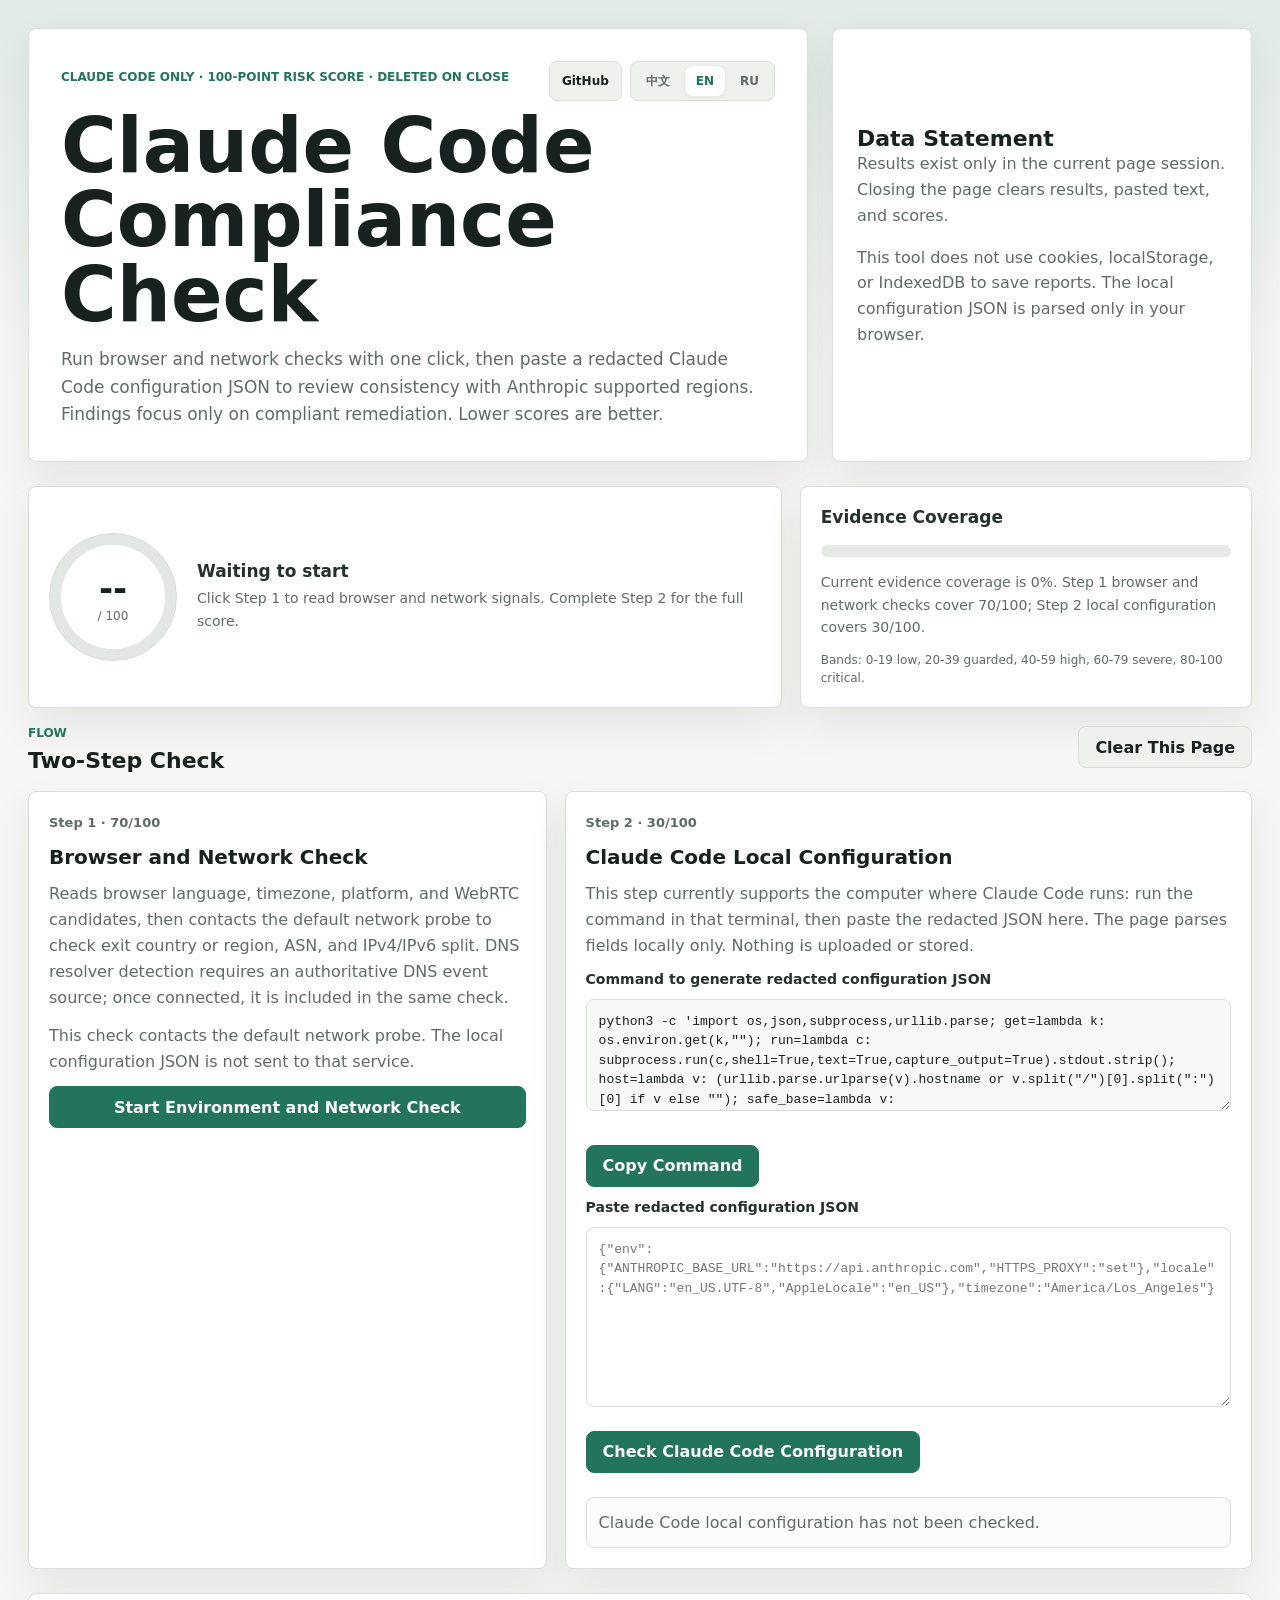
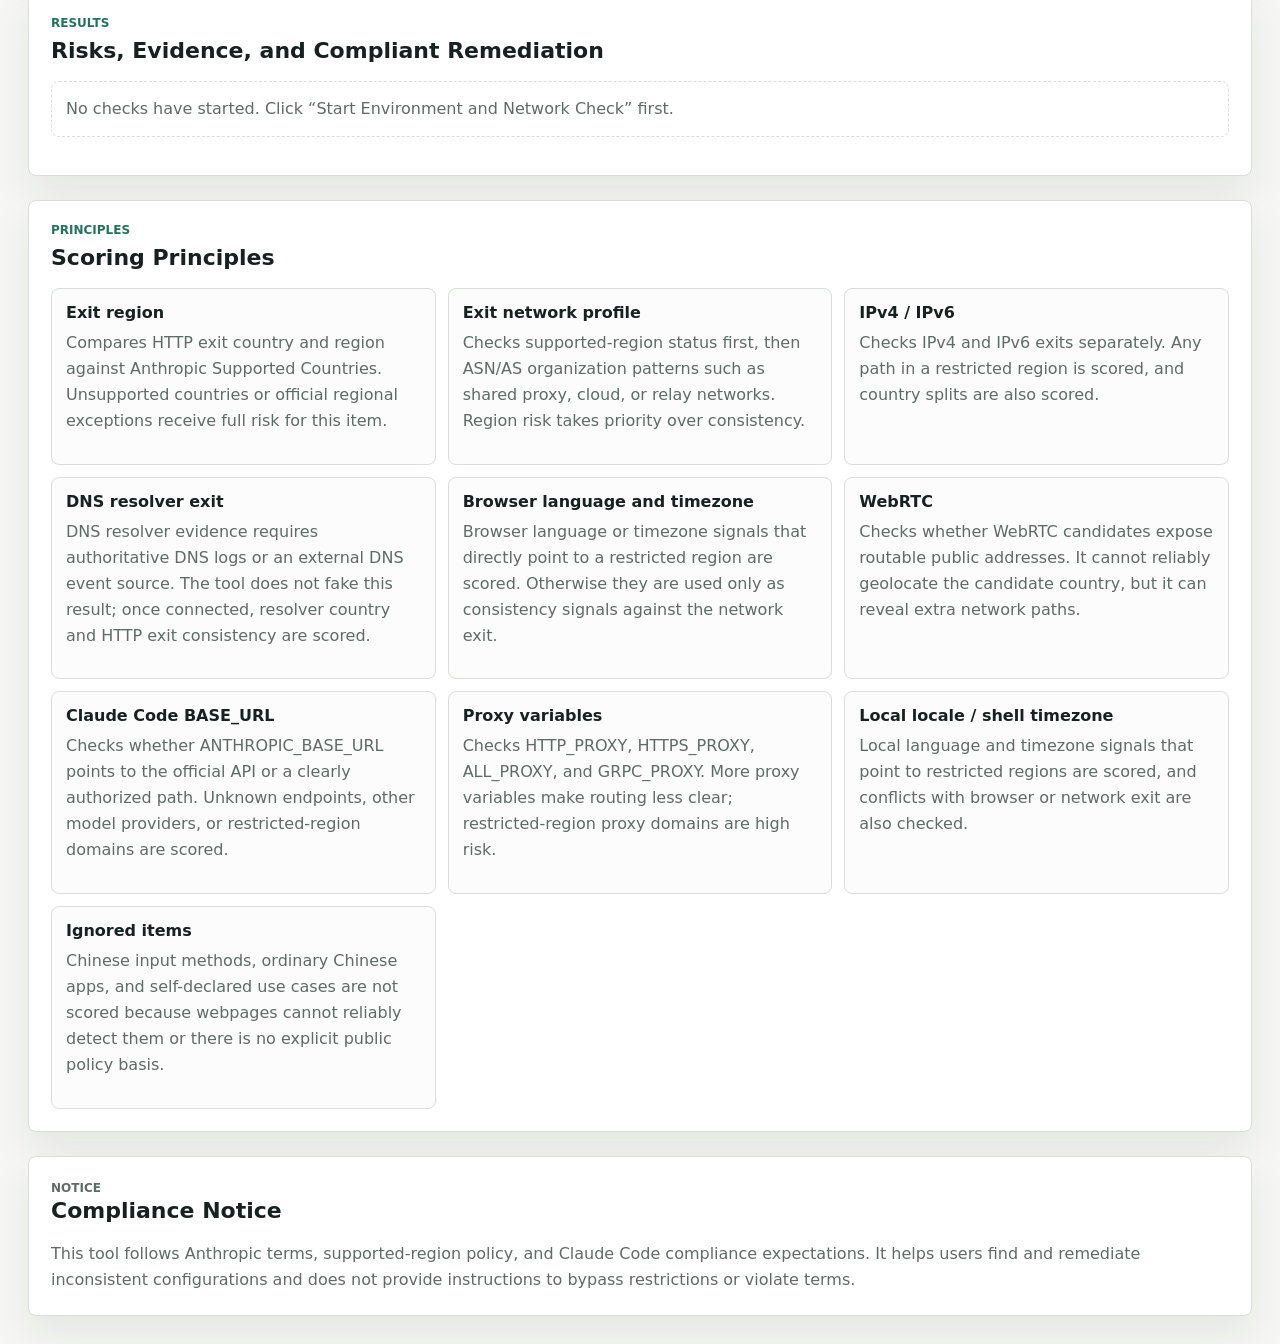
==== commit 39710c51: "Refine data statement wording" ====
--- a/index.html
+++ b/index.html
@@ -27,8 +27,8 @@
           </p>
         </div>
         <div class="privacy-panel">
-          <h2 data-i18n="privacyTitle">隐私承诺</h2>
-          <p data-i18n="privacyCopy1">检测结果只存在当前页面会话中。关闭页面后，检测结果、粘贴内容和评分都会消失。</p>
+          <h2 data-i18n="privacyTitle">数据声明</h2>
+          <p data-i18n="privacyCopy1">检测结果只存在当前页面会话中。关闭页面后，检测结果、粘贴内容和评分都会被清除。</p>
           <p data-i18n="privacyCopy2">本工具不使用 cookie、localStorage 或 IndexedDB 保存报告；本机配置 JSON 只在浏览器本地解析。</p>
         </div>
       </section>
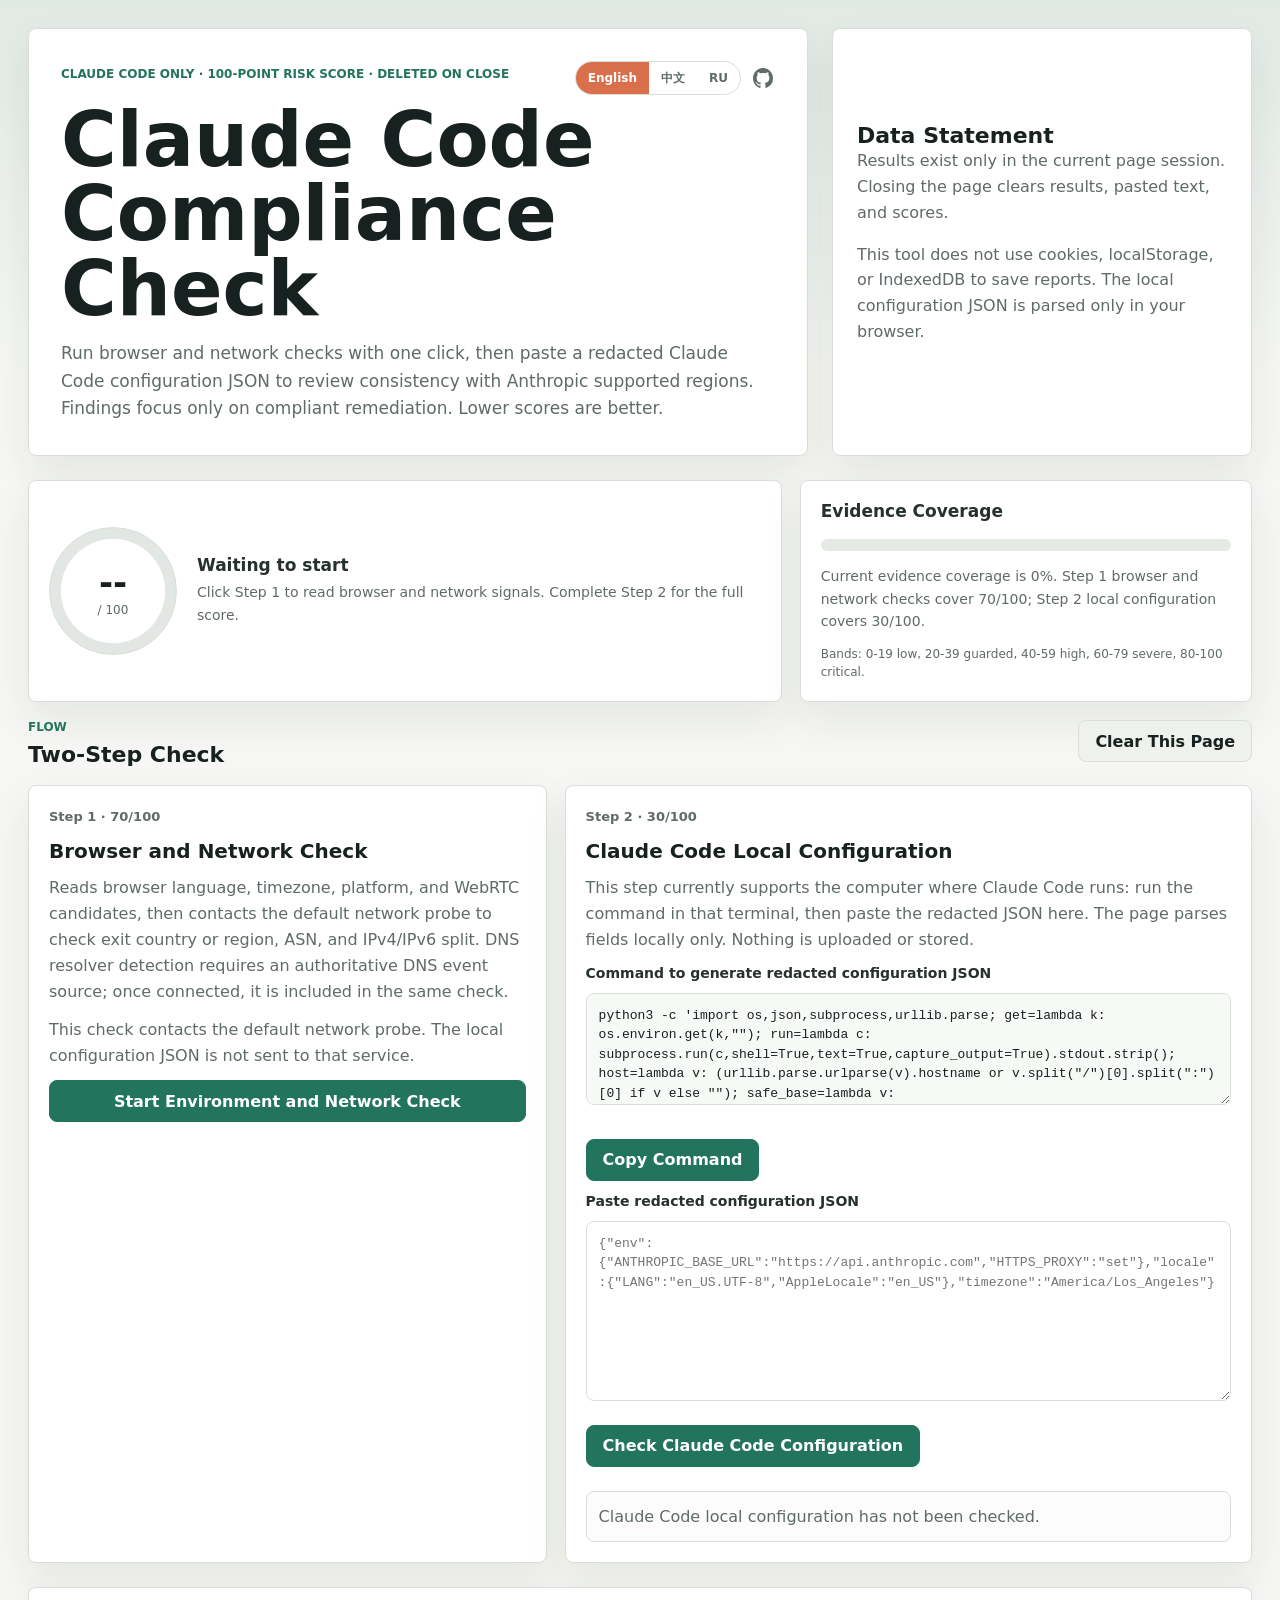
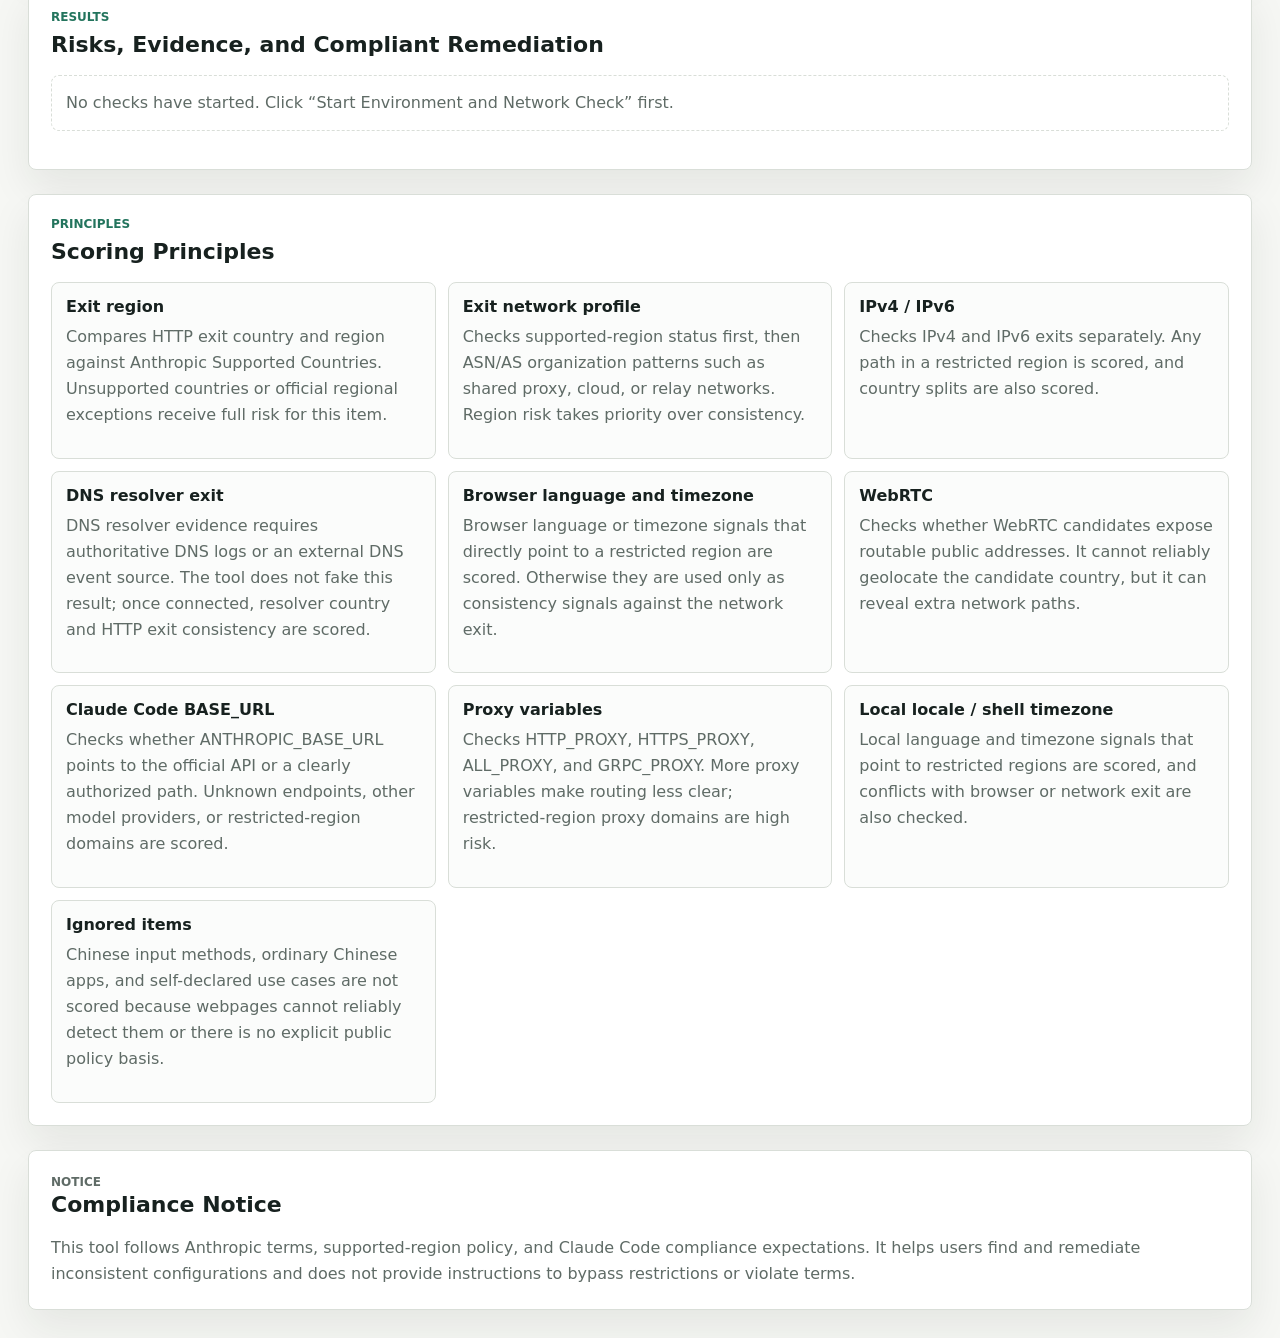
==== commit a8e35146: "Polish website header actions" ====
--- a/index.html
+++ b/index.html
@@ -13,12 +13,16 @@
           <div class="top-row">
             <p class="eyebrow" data-i18n="heroEyebrow">Claude Code 专用 · 百分制风险分 · 关闭即删除</p>
             <div class="top-actions">
-              <a class="github-link" href="https://github.com/samlerneal/ai-check" target="_blank" rel="noopener" data-i18n="githubLink">GitHub</a>
               <div class="language-switcher" aria-label="Language">
+                <button type="button" class="language-button" data-language="en">English</button>
                 <button type="button" class="language-button active" data-language="zh">中文</button>
-                <button type="button" class="language-button" data-language="en">EN</button>
                 <button type="button" class="language-button" data-language="ru">RU</button>
               </div>
+              <a class="github-link" href="https://github.com/samlerneal/ai-check" target="_blank" rel="noopener" aria-label="GitHub repository" title="GitHub">
+                <svg viewBox="0 0 16 16" aria-hidden="true" focusable="false">
+                  <path d="M8 0C3.58 0 0 3.67 0 8.2c0 3.62 2.29 6.7 5.47 7.79.4.08.55-.18.55-.4 0-.2-.01-.86-.01-1.56-2.01.38-2.53-.5-2.69-.96-.09-.24-.48-.96-.82-1.16-.28-.16-.68-.56-.01-.57.63-.01 1.08.59 1.23.84.72 1.24 1.87.89 2.33.68.07-.53.28-.89.51-1.1-1.78-.21-3.64-.91-3.64-4.04 0-.89.31-1.62.82-2.19-.08-.21-.36-1.04.08-2.16 0 0 .67-.22 2.2.84A7.43 7.43 0 0 1 8 3.93c.68 0 1.36.09 2 .28 1.53-1.06 2.2-.84 2.2-.84.44 1.12.16 1.95.08 2.16.51.57.82 1.3.82 2.19 0 3.14-1.87 3.83-3.65 4.04.29.26.54.75.54 1.52 0 1.1-.01 1.98-.01 2.25 0 .22.15.48.55.4A8.16 8.16 0 0 0 16 8.2C16 3.67 12.42 0 8 0Z"/>
+                </svg>
+              </a>
             </div>
           </div>
           <h1 id="page-title" data-i18n="pageTitle">Claude Code 合规自查</h1>
@@ -72,7 +76,7 @@
           <article class="step-card config-step">
             <p class="step-number" data-i18n="step2Number">步骤 2 · 30/100</p>
             <h3 data-i18n="step2Title">Claude Code 本机配置核对</h3>
-            <p data-i18n="step2Copy">当前仅支持在 Claude Code 所在电脑终端运行命令并粘贴脱敏 JSON。页面只在浏览器本地解析，不上传、不保存。</p>
+            <p data-i18n="step2Copy">当前仅支持在 Claude Code 所在电脑终端运行命令并粘贴脱敏 JSON。页面只在浏览器本地解析，不会发送或保存。</p>
             <label class="field-label" for="diagnostic-command" data-i18n="commandLabel">生成脱敏配置 JSON 的命令</label>
             <textarea id="diagnostic-command" class="command-box" readonly spellcheck="false">python3 -c 'import os,json,subprocess,urllib.parse; get=lambda k: os.environ.get(k,""); run=lambda c: subprocess.run(c,shell=True,text=True,capture_output=True).stdout.strip(); host=lambda v: (urllib.parse.urlparse(v).hostname or v.split("/")[0].split(":")[0] if v else ""); safe_base=lambda v: (urllib.parse.urlparse(v).scheme+"://"+host(v) if urllib.parse.urlparse(v).scheme and host(v) else v); env={"ANTHROPIC_BASE_URL":safe_base(get("ANTHROPIC_BASE_URL")),"HTTP_PROXY":host(get("HTTP_PROXY")),"HTTPS_PROXY":host(get("HTTPS_PROXY")),"ALL_PROXY":host(get("ALL_PROXY")),"GRPC_PROXY":host(get("GRPC_PROXY"))}; loc={"LANG":get("LANG"),"LC_ALL":get("LC_ALL"),"AppleLocale":run("defaults read -g AppleLocale 2>/dev/null")}; tz=run("readlink /etc/localtime 2>/dev/null").split("zoneinfo/")[-1]; print(json.dumps({"env":env,"locale":loc,"timezone":tz},ensure_ascii=False))'</textarea>
             <div class="button-row">
--- a/styles.css
+++ b/styles.css
@@ -91,51 +91,58 @@
 .top-actions {
   display: inline-flex;
   align-items: center;
-  gap: 8px;
+  gap: 10px;
   flex-shrink: 0;
 }
 
 .github-link {
   display: inline-flex;
   align-items: center;
-  min-height: 40px;
-  padding: 0 12px;
-  border: 1px solid var(--line);
-  border-radius: 8px;
-  background: var(--surface-muted);
+  justify-content: center;
+  width: 24px;
+  height: 24px;
+  border: none;
+  background: transparent;
+  color: var(--muted);
+  text-decoration: none;
+}
+
+.github-link:hover {
   color: var(--text);
-  font-size: 12px;
-  font-weight: 760;
-  text-decoration: none;
-}
-
-.github-link:hover {
-  border-color: var(--green);
-  color: var(--green);
+}
+
+.github-link svg {
+  width: 20px;
+  height: 20px;
+  fill: currentColor;
 }
 
 .language-switcher {
   display: inline-flex;
-  gap: 4px;
-  padding: 4px;
+  gap: 0;
+  padding: 0;
   border: 1px solid var(--line);
-  border-radius: 8px;
-  background: var(--surface-muted);
+  border-radius: 999px;
+  background: var(--surface);
+  overflow: hidden;
 }
 
 .language-button {
-  min-height: 30px;
-  padding: 0 10px;
+  min-height: 32px;
+  padding: 0 12px;
+  border: none;
+  border-radius: 0;
   border-color: transparent;
   background: transparent;
   color: var(--muted);
   font-size: 12px;
+  font-weight: 700;
 }
 
 .language-button.active {
-  background: var(--surface);
-  color: var(--green);
-  box-shadow: 0 1px 4px rgba(23, 33, 31, 0.08);
+  background: #d96f4b;
+  color: #ffffff;
+  box-shadow: none;
 }
 
 .eyebrow,
